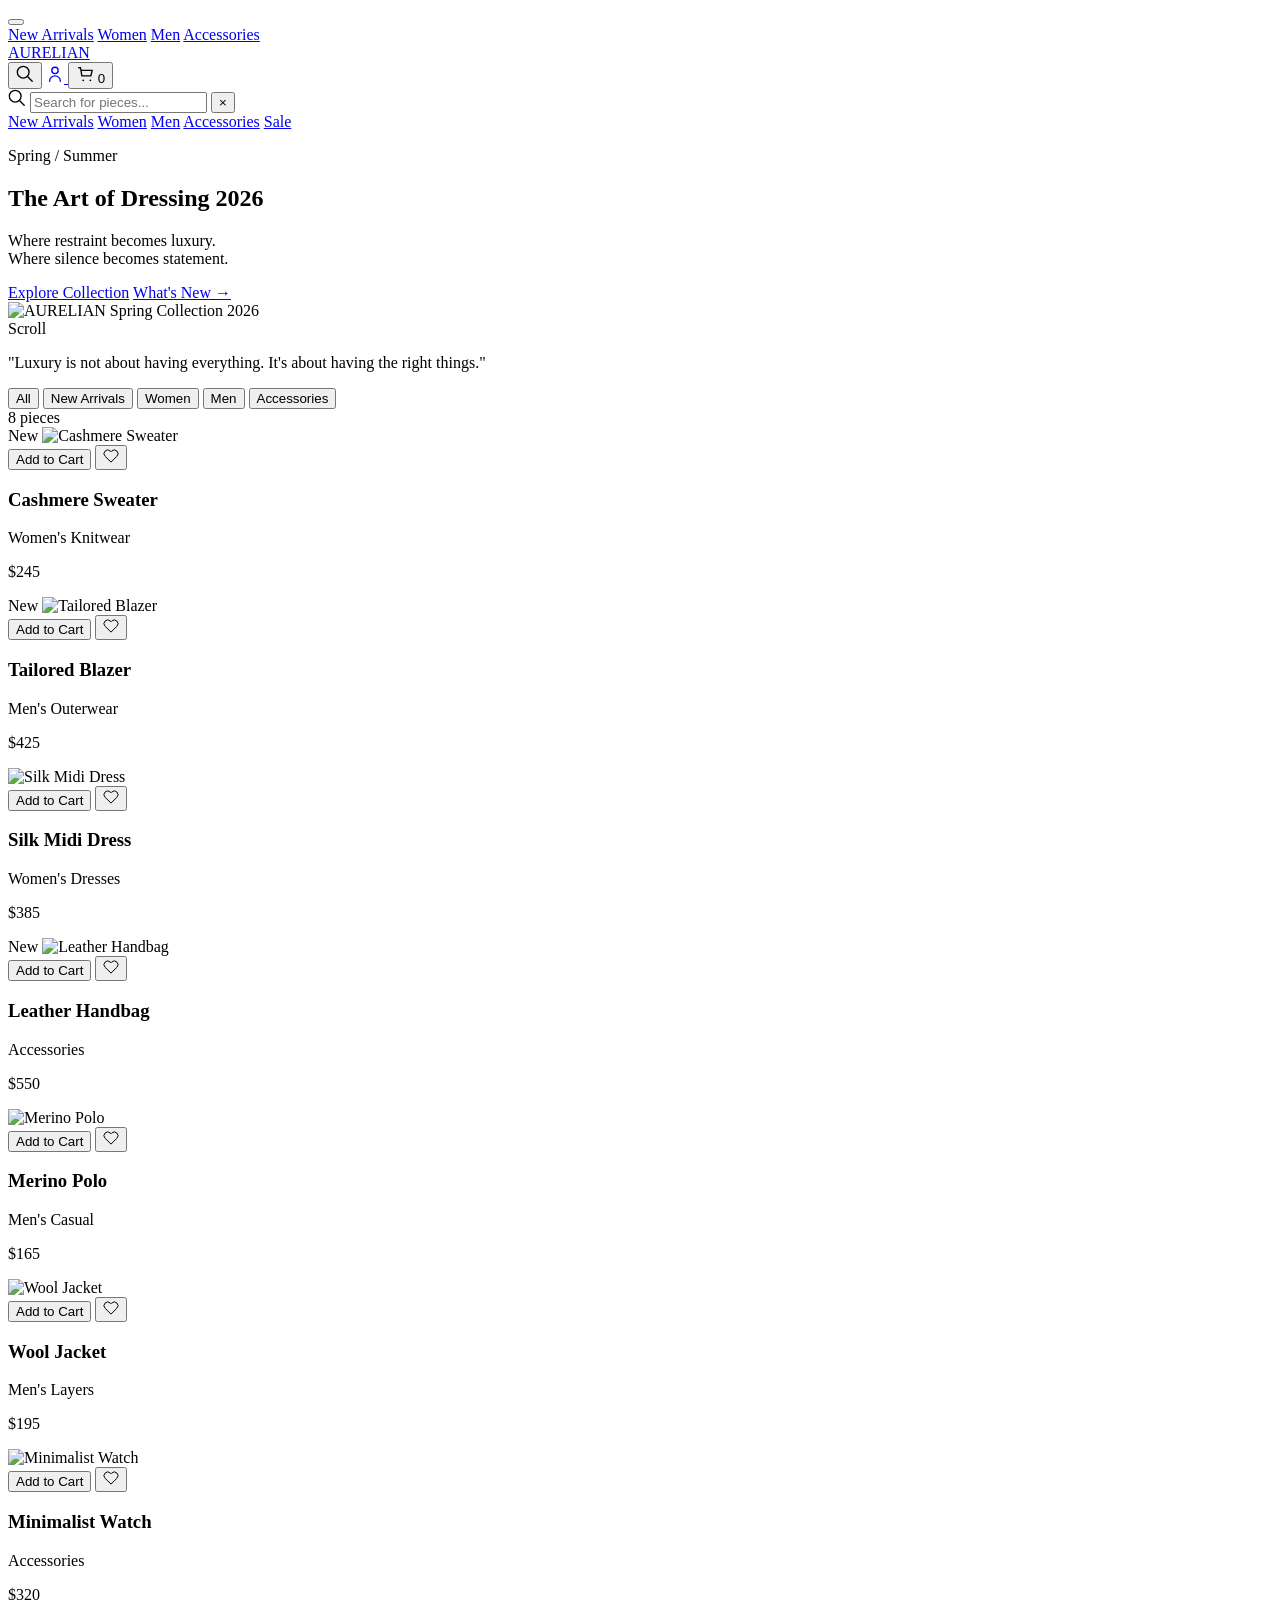
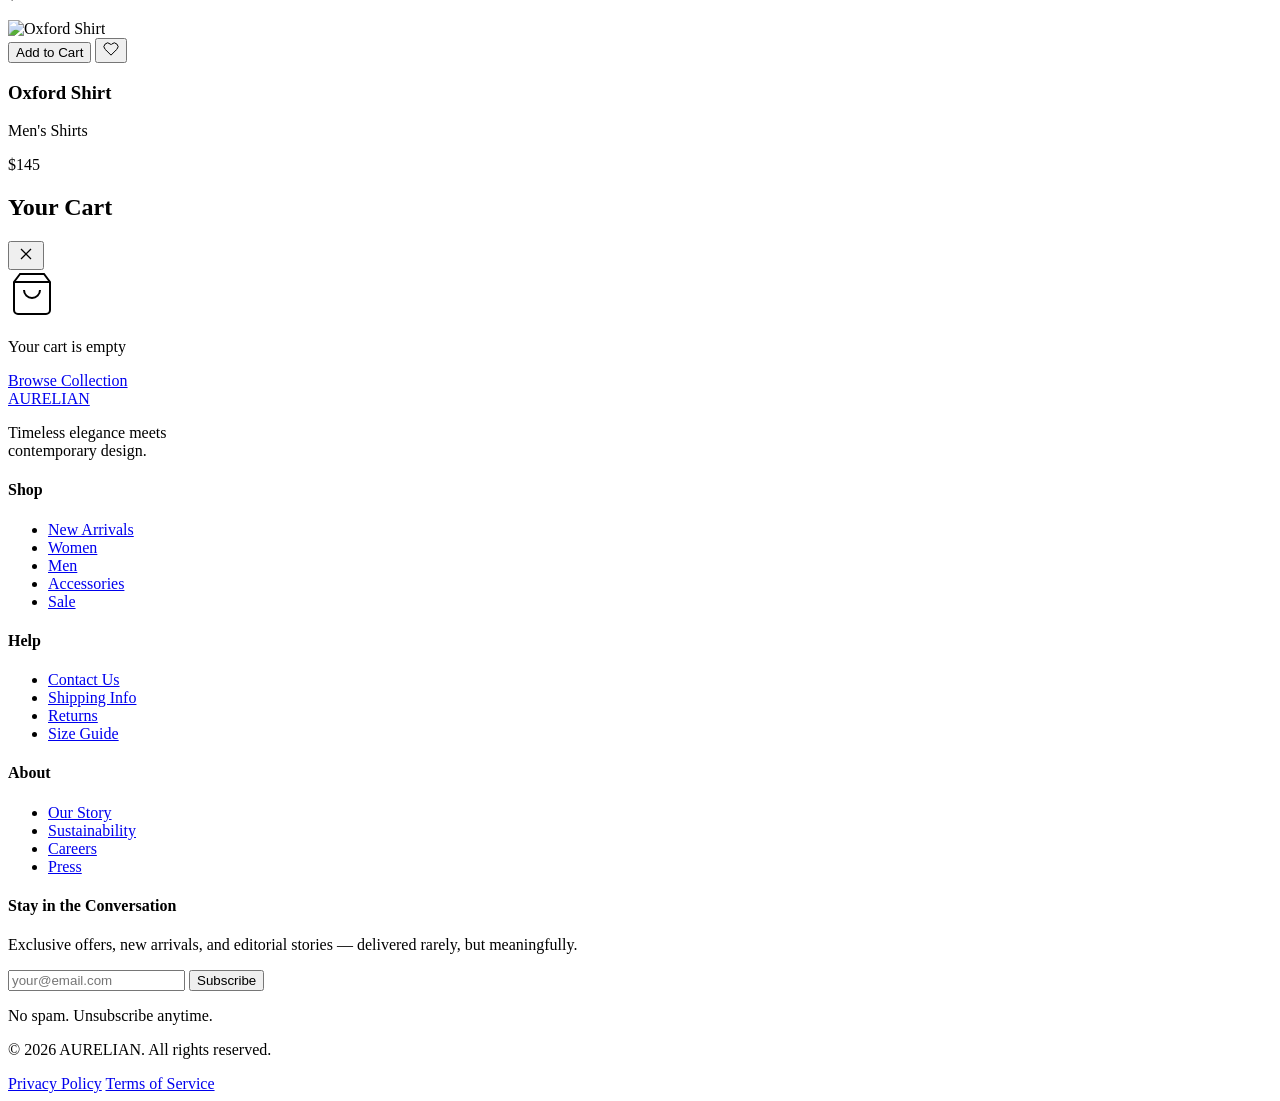
==== index.html @ 4e9cfc19 "Add files via upload" ====
<!DOCTYPE html>
<html lang="en">
<head>
    <meta charset="UTF-8">
    <meta name="viewport" content="width=device-width, initial-scale=1.0">
    <title>AURELIAN — Contemporary Fashion</title>
    <link rel="preconnect" href="https://fonts.googleapis.com">
    <link rel="preconnect" href="https://fonts.gstatic.com" crossorigin>
    <link href="https://fonts.googleapis.com/css2?family=Cormorant+Garamond:ital,wght@0,300;0,400;0,500;0,600;1,300;1,400&family=Montserrat:wght@300;400;500;600&display=swap" rel="stylesheet">
    <link rel="stylesheet" href="/css/style.css">
</head>
<body>
    <!-- Navigation -->
    <nav class="navbar" id="navbar">
        <div class="nav-container">
            <div class="nav-left">
                <button class="menu-toggle" id="menuToggle" aria-label="Toggle menu" aria-expanded="false">
                    <span></span>
                    <span></span>
                    <span></span>
                </button>
                <div class="nav-links desktop-only">
                    <a href="#new" class="nav-link">New Arrivals</a>
                    <a href="#women" class="nav-link">Women</a>
                    <a href="#men" class="nav-link">Men</a>
                    <a href="#accessories" class="nav-link">Accessories</a>
                </div>
            </div>

            <div class="nav-center">
                <a href="index.html" class="logo">AURELIAN</a>
            </div>

            <div class="nav-right">
                <button class="nav-icon search-toggle" aria-label="Search" id="searchToggle">
                    <svg width="18" height="18" viewBox="0 0 20 20" fill="none">
                        <circle cx="8" cy="8" r="6.5" stroke="currentColor" stroke-width="1.5"/>
                        <line x1="13" y1="13" x2="18" y2="18" stroke="currentColor" stroke-width="1.5" stroke-linecap="round"/>
                    </svg>
                </button>
                <a href="login.html" class="nav-icon user-icon" aria-label="Account">
                    <svg width="18" height="18" viewBox="0 0 20 20" fill="none">
                        <circle cx="10" cy="6" r="3.5" stroke="currentColor" stroke-width="1.5"/>
                        <path d="M4 18c0-3.314 2.686-6 6-6s6 2.686 6 6" stroke="currentColor" stroke-width="1.5" stroke-linecap="round"/>
                    </svg>
                </a>
                <button class="nav-icon cart-icon" id="cartIcon" aria-label="Cart">
                    <svg width="18" height="18" viewBox="0 0 20 20" fill="none">
                        <path d="M3 3h2l1.5 9h10l1.5-6H6" stroke="currentColor" stroke-width="1.5" stroke-linecap="round" stroke-linejoin="round"/>
                        <circle cx="8" cy="17" r="1" fill="currentColor"/>
                        <circle cx="16" cy="17" r="1" fill="currentColor"/>
                    </svg>
                    <span class="cart-count" id="cartCount" aria-live="polite">0</span>
                </button>
            </div>
        </div>

        <!-- Search Bar -->
        <div class="search-bar" id="searchBar">
            <div class="search-inner">
                <svg width="18" height="18" viewBox="0 0 20 20" fill="none">
                    <circle cx="8" cy="8" r="6.5" stroke="currentColor" stroke-width="1.5"/>
                    <line x1="13" y1="13" x2="18" y2="18" stroke="currentColor" stroke-width="1.5" stroke-linecap="round"/>
                </svg>
                <input type="text" id="searchInput" placeholder="Search for pieces..." autocomplete="off">
                <button class="search-close" id="searchClose" aria-label="Close search">×</button>
            </div>
        </div>

        <!-- Mobile Menu -->
        <div class="mobile-menu" id="mobileMenu">
            <div class="mobile-menu-links">
                <a href="#new">New Arrivals</a>
                <a href="#women">Women</a>
                <a href="#men">Men</a>
                <a href="#accessories">Accessories</a>
                <a href="#sale">Sale</a>
            </div>
        </div>
    </nav>

    <!-- Hero Section -->
    <section class="hero" id="home">
        <div class="hero-content">
            <p class="hero-eyebrow">Spring / Summer</p>
            <h1 class="hero-title">
                <span class="hero-line">The Art of</span>
                <span class="hero-line hero-line--italic">Dressing</span>
                <span class="hero-year">2026</span>
            </h1>
            <p class="hero-subtitle">Where restraint becomes luxury.<br>Where silence becomes statement.</p>
            <div class="hero-actions">
                <a href="#products" class="cta-button">Explore Collection</a>
                <a href="#new" class="cta-link">What's New →</a>
            </div>
        </div>
        <div class="hero-image">
            <img src="https://images.unsplash.com/photo-1490481651871-ab68de25d43d?w=1200&h=1600&fit=crop&q=80" alt="AURELIAN Spring Collection 2026" loading="eager">
        </div>
        <div class="hero-scroll-hint">
            <span>Scroll</span>
            <div class="scroll-line"></div>
        </div>
    </section>

    <!-- Editorial Banner -->
    <div class="editorial-banner">
        <p>"Luxury is not about having everything. It's about having the right things."</p>
    </div>

    <!-- Category Pills -->
    <div class="category-section">
        <div class="category-pills" role="group" aria-label="Filter by category">
            <button class="pill active" data-category="all">All</button>
            <button class="pill" data-category="new">New Arrivals</button>
            <button class="pill" data-category="women">Women</button>
            <button class="pill" data-category="men">Men</button>
            <button class="pill" data-category="accessories">Accessories</button>
        </div>
        <div class="product-count">
            <span id="productCount">8 pieces</span>
        </div>
    </div>

    <!-- Products Grid -->
    <section class="products-section" id="products">
        <div class="products-grid" id="productsGrid">
            <!-- Product 1 -->
            <article class="product-card" data-category="women new" data-id="1" data-name="Cashmere Sweater" data-price="245">
                <div class="product-image">
                    <span class="product-badge">New</span>
                    <img src="https://images.unsplash.com/photo-1515886657613-9f3515b0c78f?w=600&h=800&fit=crop&q=80" alt="Cashmere Sweater" loading="lazy">
                    <div class="product-overlay">
                        <button class="quick-add" aria-label="Add Cashmere Sweater to cart">Add to Cart</button>
                        <button class="wishlist-btn" aria-label="Save to wishlist">
                            <svg width="16" height="16" viewBox="0 0 24 24" fill="none" stroke="currentColor" stroke-width="1.5"><path d="M20.84 4.61a5.5 5.5 0 0 0-7.78 0L12 5.67l-1.06-1.06a5.5 5.5 0 0 0-7.78 7.78l1.06 1.06L12 21.23l7.78-7.78 1.06-1.06a5.5 5.5 0 0 0 0-7.78z"/></svg>
                        </button>
                    </div>
                </div>
                <div class="product-info">
                    <div class="product-meta">
                        <h3 class="product-name">Cashmere Sweater</h3>
                        <p class="product-category">Women's Knitwear</p>
                    </div>
                    <p class="product-price">$245</p>
                </div>
            </article>

            <!-- Product 2 -->
            <article class="product-card product-card--featured" data-category="men new" data-id="2" data-name="Tailored Blazer" data-price="425">
                <div class="product-image">
                    <span class="product-badge">New</span>
                    <img src="https://images.unsplash.com/photo-1594938298603-c8148c4dae35?w=600&h=800&fit=crop&q=80" alt="Tailored Blazer" loading="lazy">
                    <div class="product-overlay">
                        <button class="quick-add" aria-label="Add Tailored Blazer to cart">Add to Cart</button>
                        <button class="wishlist-btn" aria-label="Save to wishlist">
                            <svg width="16" height="16" viewBox="0 0 24 24" fill="none" stroke="currentColor" stroke-width="1.5"><path d="M20.84 4.61a5.5 5.5 0 0 0-7.78 0L12 5.67l-1.06-1.06a5.5 5.5 0 0 0-7.78 7.78l1.06 1.06L12 21.23l7.78-7.78 1.06-1.06a5.5 5.5 0 0 0 0-7.78z"/></svg>
                        </button>
                    </div>
                </div>
                <div class="product-info">
                    <div class="product-meta">
                        <h3 class="product-name">Tailored Blazer</h3>
                        <p class="product-category">Men's Outerwear</p>
                    </div>
                    <p class="product-price">$425</p>
                </div>
            </article>

            <!-- Product 3 -->
            <article class="product-card" data-category="women" data-id="3" data-name="Silk Midi Dress" data-price="385">
                <div class="product-image">
                    <img src="https://images.unsplash.com/photo-1572804013309-59a88b7e92f1?w=600&h=800&fit=crop&q=80" alt="Silk Midi Dress" loading="lazy">
                    <div class="product-overlay">
                        <button class="quick-add" aria-label="Add Silk Midi Dress to cart">Add to Cart</button>
                        <button class="wishlist-btn" aria-label="Save to wishlist">
                            <svg width="16" height="16" viewBox="0 0 24 24" fill="none" stroke="currentColor" stroke-width="1.5"><path d="M20.84 4.61a5.5 5.5 0 0 0-7.78 0L12 5.67l-1.06-1.06a5.5 5.5 0 0 0-7.78 7.78l1.06 1.06L12 21.23l7.78-7.78 1.06-1.06a5.5 5.5 0 0 0 0-7.78z"/></svg>
                        </button>
                    </div>
                </div>
                <div class="product-info">
                    <div class="product-meta">
                        <h3 class="product-name">Silk Midi Dress</h3>
                        <p class="product-category">Women's Dresses</p>
                    </div>
                    <p class="product-price">$385</p>
                </div>
            </article>

            <!-- Product 4 -->
            <article class="product-card" data-category="accessories new" data-id="4" data-name="Leather Handbag" data-price="550">
                <div class="product-image">
                    <span class="product-badge">New</span>
                    <img src="https://images.unsplash.com/photo-1590874103328-eac38a683ce7?w=600&h=800&fit=crop&q=80" alt="Leather Handbag" loading="lazy">
                    <div class="product-overlay">
                        <button class="quick-add" aria-label="Add Leather Handbag to cart">Add to Cart</button>
                        <button class="wishlist-btn" aria-label="Save to wishlist">
                            <svg width="16" height="16" viewBox="0 0 24 24" fill="none" stroke="currentColor" stroke-width="1.5"><path d="M20.84 4.61a5.5 5.5 0 0 0-7.78 0L12 5.67l-1.06-1.06a5.5 5.5 0 0 0-7.78 7.78l1.06 1.06L12 21.23l7.78-7.78 1.06-1.06a5.5 5.5 0 0 0 0-7.78z"/></svg>
                        </button>
                    </div>
                </div>
                <div class="product-info">
                    <div class="product-meta">
                        <h3 class="product-name">Leather Handbag</h3>
                        <p class="product-category">Accessories</p>
                    </div>
                    <p class="product-price">$550</p>
                </div>
            </article>

            <!-- Product 5 -->
            <article class="product-card" data-category="men" data-id="5" data-name="Merino Polo" data-price="165">
                <div class="product-image">
                    <img src="https://images.unsplash.com/photo-1617127365659-c47fa864d8bc?w=600&h=800&fit=crop&q=80" alt="Merino Polo" loading="lazy">
                    <div class="product-overlay">
                        <button class="quick-add" aria-label="Add Merino Polo to cart">Add to Cart</button>
                        <button class="wishlist-btn" aria-label="Save to wishlist">
                            <svg width="16" height="16" viewBox="0 0 24 24" fill="none" stroke="currentColor" stroke-width="1.5"><path d="M20.84 4.61a5.5 5.5 0 0 0-7.78 0L12 5.67l-1.06-1.06a5.5 5.5 0 0 0-7.78 7.78l1.06 1.06L12 21.23l7.78-7.78 1.06-1.06a5.5 5.5 0 0 0 0-7.78z"/></svg>
                        </button>
                    </div>
                </div>
                <div class="product-info">
                    <div class="product-meta">
                        <h3 class="product-name">Merino Polo</h3>
                        <p class="product-category">Men's Casual</p>
                    </div>
                    <p class="product-price">$165</p>
                </div>
            </article>

            <!-- Product 6 -->
            <article class="product-card" data-category="men" data-id="6" data-name="Wool Jacket" data-price="195">
                <div class="product-image">
                    <img src="https://images.unsplash.com/photo-1551488831-00ddcb6c6bd3?w=600&h=800&fit=crop&q=80" alt="Wool Jacket" loading="lazy">
                    <div class="product-overlay">
                        <button class="quick-add" aria-label="Add Wool Jacket to cart">Add to Cart</button>
                        <button class="wishlist-btn" aria-label="Save to wishlist">
                            <svg width="16" height="16" viewBox="0 0 24 24" fill="none" stroke="currentColor" stroke-width="1.5"><path d="M20.84 4.61a5.5 5.5 0 0 0-7.78 0L12 5.67l-1.06-1.06a5.5 5.5 0 0 0-7.78 7.78l1.06 1.06L12 21.23l7.78-7.78 1.06-1.06a5.5 5.5 0 0 0 0-7.78z"/></svg>
                        </button>
                    </div>
                </div>
                <div class="product-info">
                    <div class="product-meta">
                        <h3 class="product-name">Wool Jacket</h3>
                        <p class="product-category">Men's Layers</p>
                    </div>
                    <p class="product-price">$195</p>
                </div>
            </article>

            <!-- Product 7 -->
            <article class="product-card" data-category="accessories" data-id="7" data-name="Minimalist Watch" data-price="320">
                <div class="product-image">
                    <img src="https://images.unsplash.com/photo-1523268755815-fe7c372a0349?w=600&h=800&fit=crop&q=80" alt="Minimalist Watch" loading="lazy">
                    <div class="product-overlay">
                        <button class="quick-add" aria-label="Add Minimalist Watch to cart">Add to Cart</button>
                        <button class="wishlist-btn" aria-label="Save to wishlist">
                            <svg width="16" height="16" viewBox="0 0 24 24" fill="none" stroke="currentColor" stroke-width="1.5"><path d="M20.84 4.61a5.5 5.5 0 0 0-7.78 0L12 5.67l-1.06-1.06a5.5 5.5 0 0 0-7.78 7.78l1.06 1.06L12 21.23l7.78-7.78 1.06-1.06a5.5 5.5 0 0 0 0-7.78z"/></svg>
                        </button>
                    </div>
                </div>
                <div class="product-info">
                    <div class="product-meta">
                        <h3 class="product-name">Minimalist Watch</h3>
                        <p class="product-category">Accessories</p>
                    </div>
                    <p class="product-price">$320</p>
                </div>
            </article>

            <!-- Product 8 -->
            <article class="product-card" data-category="men" data-id="8" data-name="Oxford Shirt" data-price="145">
                <div class="product-image">
                    <img src="https://images.unsplash.com/photo-1603252109303-2751441dd157?w=600&h=800&fit=crop&q=80" alt="Oxford Shirt" loading="lazy">
                    <div class="product-overlay">
                        <button class="quick-add" aria-label="Add Oxford Shirt to cart">Add to Cart</button>
                        <button class="wishlist-btn" aria-label="Save to wishlist">
                            <svg width="16" height="16" viewBox="0 0 24 24" fill="none" stroke="currentColor" stroke-width="1.5"><path d="M20.84 4.61a5.5 5.5 0 0 0-7.78 0L12 5.67l-1.06-1.06a5.5 5.5 0 0 0-7.78 7.78l1.06 1.06L12 21.23l7.78-7.78 1.06-1.06a5.5 5.5 0 0 0 0-7.78z"/></svg>
                        </button>
                    </div>
                </div>
                <div class="product-info">
                    <div class="product-meta">
                        <h3 class="product-name">Oxford Shirt</h3>
                        <p class="product-category">Men's Shirts</p>
                    </div>
                    <p class="product-price">$145</p>
                </div>
            </article>
        </div>

        <!-- No Results -->
        <div class="no-results" id="noResults" hidden>
            <p>No pieces found in this category.</p>
        </div>
    </section>

    <!-- Cart Sidebar -->
    <aside class="cart-sidebar" id="cartSidebar" aria-label="Shopping cart" aria-hidden="true">
        <div class="cart-header">
            <h2>Your Cart <span class="cart-header-count" id="cartHeaderCount"></span></h2>
            <button class="close-cart" id="closeCart" aria-label="Close cart">
                <svg width="20" height="20" viewBox="0 0 24 24" fill="none" stroke="currentColor" stroke-width="1.5"><line x1="18" y1="6" x2="6" y2="18"/><line x1="6" y1="6" x2="18" y2="18"/></svg>
            </button>
        </div>
        <div class="cart-items" id="cartItems">
            <div class="empty-cart">
                <svg width="48" height="48" viewBox="0 0 24 24" fill="none" stroke="currentColor" stroke-width="1"><path d="M6 2L3 6v14a2 2 0 002 2h14a2 2 0 002-2V6l-3-4z"/><line x1="3" y1="6" x2="21" y2="6"/><path d="M16 10a4 4 0 01-8 0"/></svg>
                <p>Your cart is empty</p>
                <a href="#products" class="empty-cart-cta" id="emptyCartCta">Browse Collection</a>
            </div>
        </div>
        <div class="cart-footer" id="cartFooter" hidden>
            <div class="cart-subtotal">
                <span>Subtotal</span>
                <span>$<span id="totalPrice">0</span></span>
            </div>
            <p class="cart-shipping-note">Shipping & taxes calculated at checkout</p>
            <button class="checkout-button">Proceed to Checkout</button>
            <button class="continue-shopping" id="continueShoppingBtn">Continue Shopping</button>
        </div>
    </aside>

    <div class="cart-overlay" id="cartOverlay" aria-hidden="true"></div>

    <!-- Toast Notification -->
    <div class="toast" id="toast" role="status" aria-live="polite"></div>

    <!-- Footer -->
    <footer class="footer">
        <div class="footer-top">
            <div class="footer-brand">
                <a href="index.html" class="footer-logo">AURELIAN</a>
                <p>Timeless elegance meets<br>contemporary design.</p>
            </div>
            <div class="footer-links">
                <div class="footer-section">
                    <h4>Shop</h4>
                    <ul>
                        <li><a href="#">New Arrivals</a></li>
                        <li><a href="#">Women</a></li>
                        <li><a href="#">Men</a></li>
                        <li><a href="#">Accessories</a></li>
                        <li><a href="#">Sale</a></li>
                    </ul>
                </div>
                <div class="footer-section">
                    <h4>Help</h4>
                    <ul>
                        <li><a href="#">Contact Us</a></li>
                        <li><a href="#">Shipping Info</a></li>
                        <li><a href="#">Returns</a></li>
                        <li><a href="#">Size Guide</a></li>
                    </ul>
                </div>
                <div class="footer-section">
                    <h4>About</h4>
                    <ul>
                        <li><a href="#">Our Story</a></li>
                        <li><a href="#">Sustainability</a></li>
                        <li><a href="#">Careers</a></li>
                        <li><a href="#">Press</a></li>
                    </ul>
                </div>
            </div>
            <div class="footer-newsletter">
                <h4>Stay in the Conversation</h4>
                <p>Exclusive offers, new arrivals, and editorial stories — delivered rarely, but meaningfully.</p>
                <form class="newsletter-form" id="newsletterForm" novalidate>
                    <div class="newsletter-input-wrap">
                        <input type="email" placeholder="your@email.com" aria-label="Email address" required>
                        <button type="submit">Subscribe</button>
                    </div>
                    <p class="newsletter-notice">No spam. Unsubscribe anytime.</p>
                </form>
            </div>
        </div>
        <div class="footer-bottom">
            <p>&copy; 2026 AURELIAN. All rights reserved.</p>
            <div class="footer-legal">
                <a href="#">Privacy Policy</a>
                <a href="#">Terms of Service</a>
            </div>
        </div>
    </footer>

    <script src="script.js"></script>
</body>
</html>
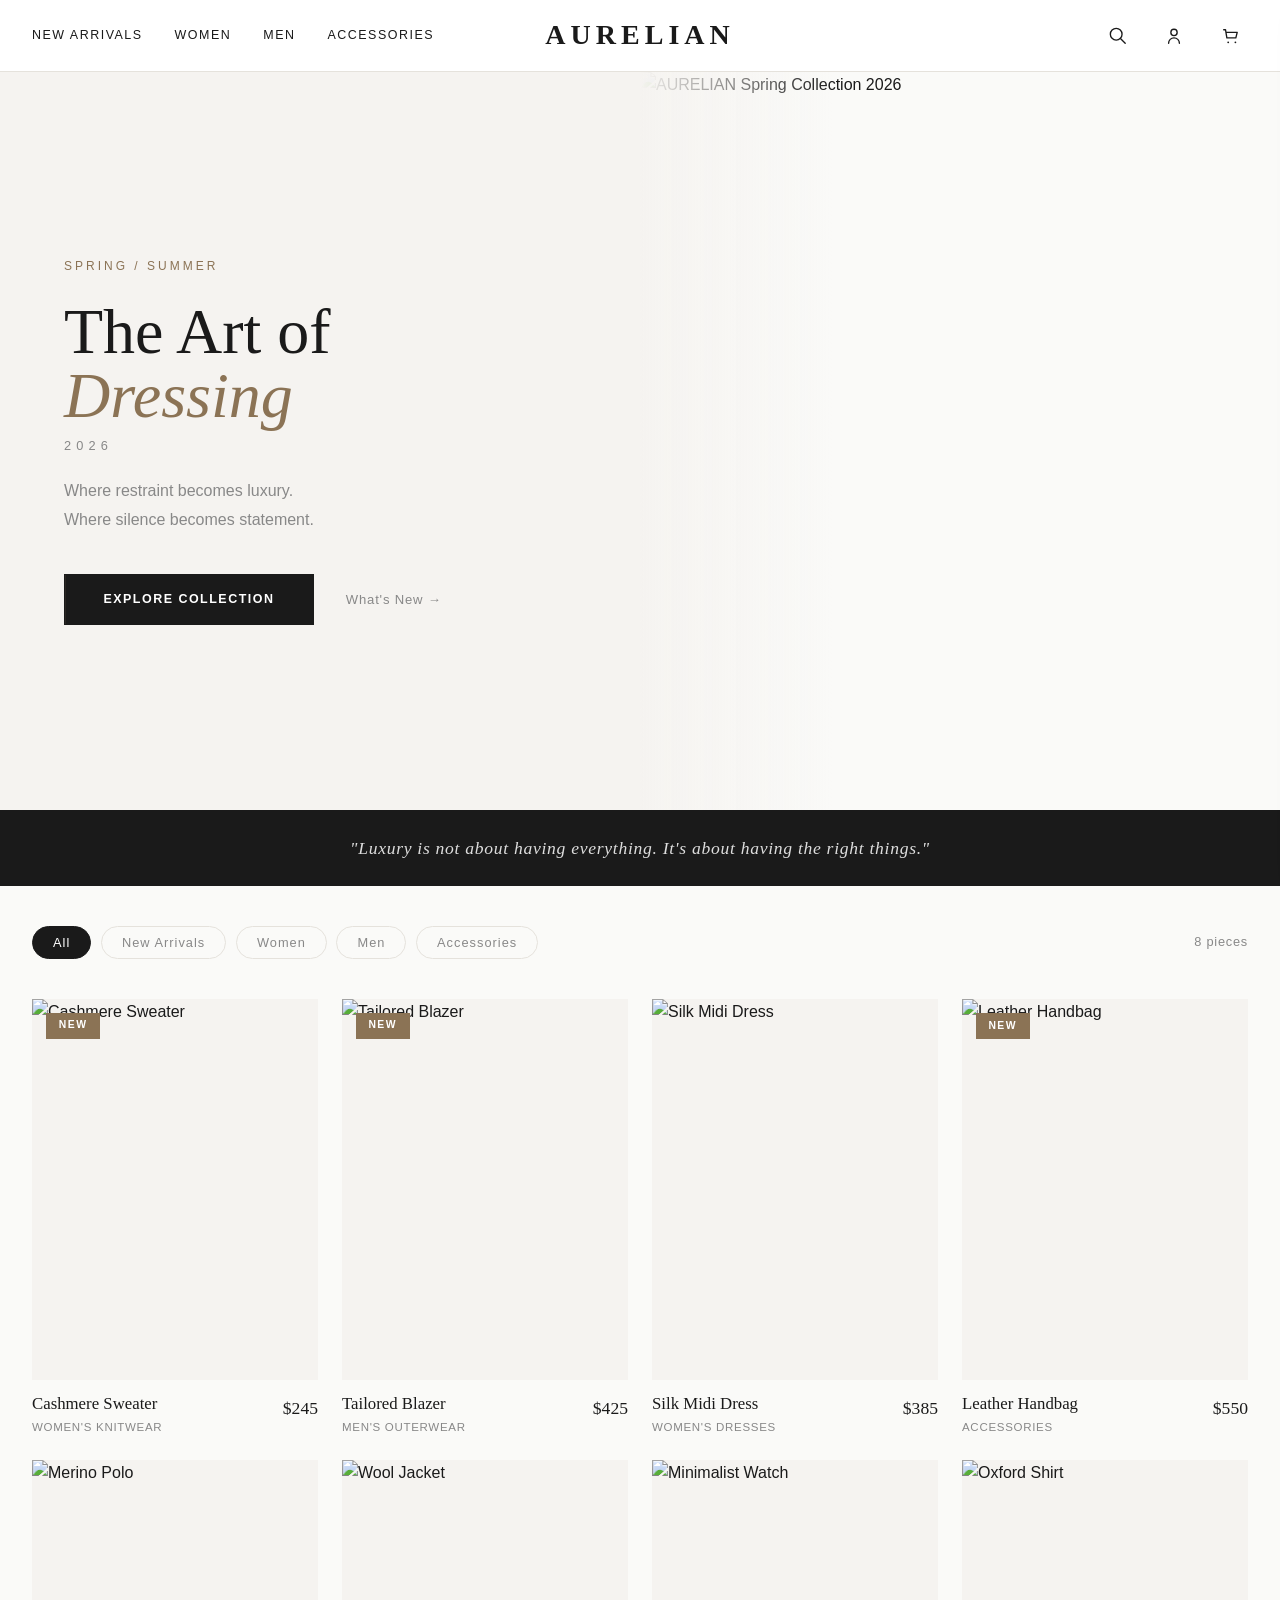
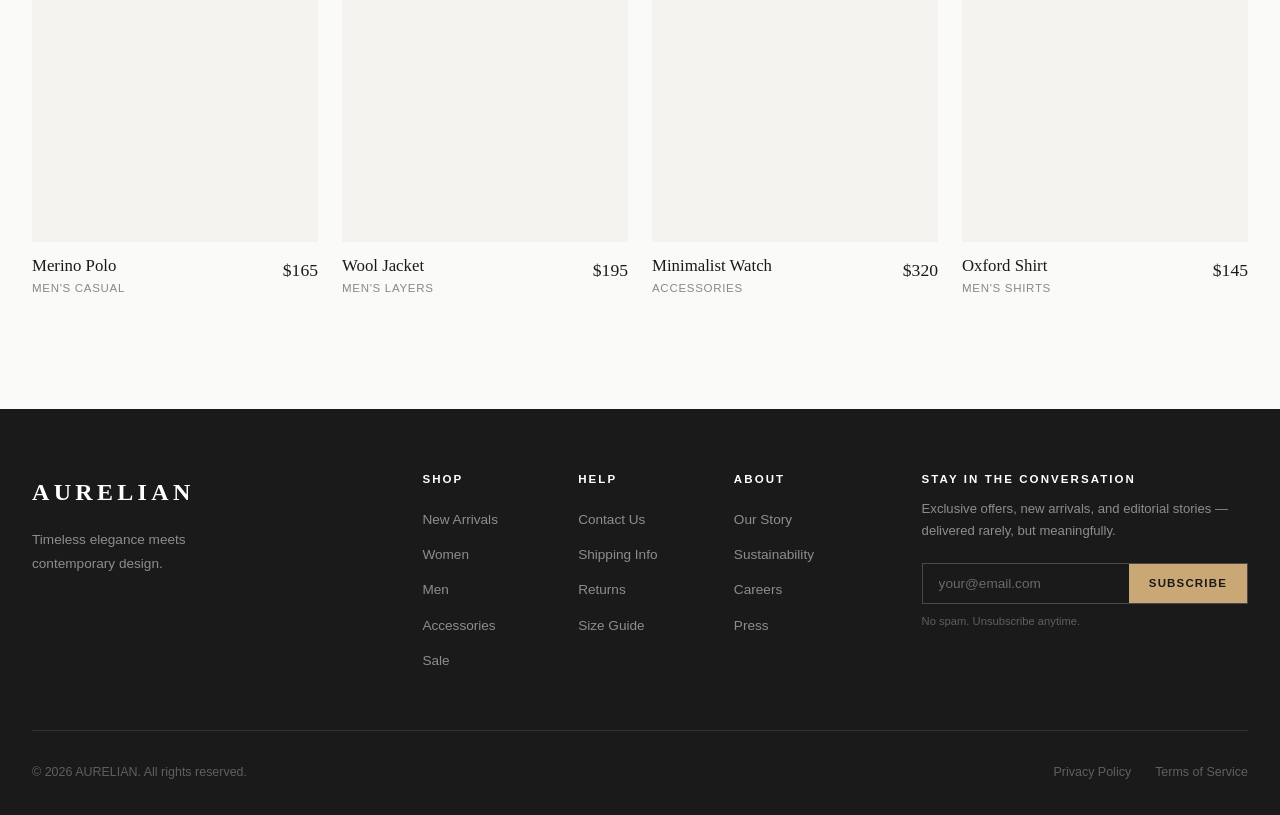
==== commit 7c6c5261: "Update print statement from 'Hello' to 'Goodbye'" ====
--- a/index.html
+++ b/index.html
@@ -7,7 +7,7 @@
     <link rel="preconnect" href="https://fonts.googleapis.com">
     <link rel="preconnect" href="https://fonts.gstatic.com" crossorigin>
     <link href="https://fonts.googleapis.com/css2?family=Cormorant+Garamond:ital,wght@0,300;0,400;0,500;0,600;1,300;1,400&family=Montserrat:wght@300;400;500;600&display=swap" rel="stylesheet">
-    <link rel="stylesheet" href="/css/style.css">
+    <link rel="stylesheet" href="/style.css">
 </head>
 <body>
     <!-- Navigation -->
@@ -386,4 +386,4 @@
 
     <script src="script.js"></script>
 </body>
-</html>+</html>
--- a/style.css
+++ b/style.css
@@ -0,0 +1,1077 @@
+/* =============================================
+   AURELIAN — Main Stylesheet
+   ============================================= */
+
+:root {
+    --primary:      #1a1a1a;
+    --secondary:    #8b7355;
+    --accent:       #c9a876;
+    --text-primary: #1a1a1a;
+    --text-muted:   #888;
+    --bg:           #fafaf8;
+    --bg-soft:      #f5f3f0;
+    --border:       #e5e2dc;
+    --white:        #ffffff;
+    --ease:         cubic-bezier(0.4, 0, 0.2, 1);
+    --trans:        all 0.35s var(--ease);
+    --nav-h:        72px;
+}
+
+/* ---- Reset ---- */
+*, *::before, *::after { margin: 0; padding: 0; box-sizing: border-box; }
+html { scroll-behavior: smooth; }
+
+body {
+    font-family: 'Montserrat', sans-serif;
+    background: var(--bg);
+    color: var(--text-primary);
+    line-height: 1.6;
+    overflow-x: hidden;
+    -webkit-font-smoothing: antialiased;
+}
+
+img { display: block; width: 100%; height: 100%; object-fit: cover; }
+
+h1, h2, h3, h4 {
+    font-family: 'Cormorant Garamond', serif;
+    font-weight: 500;
+    line-height: 1.1;
+}
+
+/* =============================================
+   NAVBAR
+   ============================================= */
+.navbar {
+    position: fixed;
+    top: 0; left: 0; right: 0;
+    height: var(--nav-h);
+    background: var(--white);
+    border-bottom: 1px solid var(--border);
+    z-index: 1000;
+    transition: box-shadow 0.3s ease, background 0.3s ease;
+}
+
+.navbar.scrolled {
+    box-shadow: 0 4px 24px rgba(0,0,0,0.06);
+}
+
+.nav-container {
+    max-width: 1400px;
+    margin: 0 auto;
+    height: 100%;
+    padding: 0 2rem;
+    display: flex;
+    align-items: center;
+    justify-content: space-between;
+    gap: 2rem;
+}
+
+/* Left */
+.nav-left { display: flex; align-items: center; gap: 2rem; flex: 1; }
+
+.nav-links { display: flex; gap: 2rem; }
+.nav-link {
+    font-size: 0.78rem;
+    letter-spacing: 0.12em;
+    text-transform: uppercase;
+    color: var(--text-primary);
+    text-decoration: none;
+    position: relative;
+    transition: color 0.25s;
+}
+.nav-link::after {
+    content: '';
+    position: absolute;
+    bottom: -3px; left: 0;
+    width: 0; height: 1px;
+    background: var(--secondary);
+    transition: width 0.3s var(--ease);
+}
+.nav-link:hover { color: var(--secondary); }
+.nav-link:hover::after { width: 100%; }
+
+/* Center */
+.nav-center { flex: 0 0 auto; }
+
+.logo {
+    font-family: 'Cormorant Garamond', serif;
+    font-size: 1.75rem;
+    font-weight: 600;
+    color: var(--primary);
+    text-decoration: none;
+    letter-spacing: 0.18em;
+    transition: color 0.25s;
+    white-space: nowrap;
+}
+.logo:hover { color: var(--secondary); }
+
+/* Right */
+.nav-right { display: flex; align-items: center; gap: 1.25rem; flex: 1; justify-content: flex-end; }
+
+.nav-icon {
+    background: none;
+    border: none;
+    color: var(--primary);
+    cursor: pointer;
+    display: flex;
+    align-items: center;
+    justify-content: center;
+    width: 36px; height: 36px;
+    border-radius: 50%;
+    position: relative;
+    transition: var(--trans);
+    text-decoration: none;
+}
+.nav-icon:hover { color: var(--secondary); background: var(--bg-soft); }
+
+/* Cart count bubble */
+.cart-count {
+    position: absolute;
+    top: -4px; right: -4px;
+    background: var(--secondary);
+    color: var(--white);
+    border-radius: 50%;
+    width: 17px; height: 17px;
+    display: none;
+    align-items: center;
+    justify-content: center;
+    font-size: 0.65rem;
+    font-weight: 700;
+    font-family: 'Montserrat', sans-serif;
+    border: 2px solid var(--white);
+}
+.cart-count.visible { display: flex; }
+
+/* Hamburger */
+.menu-toggle {
+    display: none;
+    flex-direction: column;
+    gap: 5px;
+    background: none;
+    border: none;
+    cursor: pointer;
+    padding: 4px;
+    width: 36px;
+}
+.menu-toggle span {
+    width: 22px; height: 1.5px;
+    background: var(--primary);
+    transition: var(--trans);
+    display: block;
+}
+
+/* Search bar */
+.search-bar {
+    position: absolute;
+    top: 100%; left: 0; right: 0;
+    background: var(--white);
+    border-bottom: 1px solid var(--border);
+    max-height: 0;
+    overflow: hidden;
+    transition: max-height 0.35s var(--ease);
+}
+.search-bar.open { max-height: 80px; }
+
+.search-inner {
+    max-width: 600px;
+    margin: 0 auto;
+    padding: 1rem 2rem;
+    display: flex;
+    align-items: center;
+    gap: 1rem;
+    color: var(--text-muted);
+}
+.search-inner input {
+    flex: 1;
+    border: none;
+    background: none;
+    font-family: 'Montserrat', sans-serif;
+    font-size: 0.95rem;
+    color: var(--primary);
+    outline: none;
+}
+.search-inner input::placeholder { color: var(--text-muted); }
+.search-close {
+    background: none; border: none;
+    font-size: 1.4rem; cursor: pointer;
+    color: var(--text-muted);
+    line-height: 1;
+    transition: color 0.2s;
+}
+.search-close:hover { color: var(--primary); }
+
+/* Mobile menu */
+.mobile-menu {
+    max-height: 0;
+    overflow: hidden;
+    transition: max-height 0.4s var(--ease);
+    background: var(--white);
+}
+.mobile-menu.open { max-height: 320px; }
+
+.mobile-menu-links {
+    display: flex;
+    flex-direction: column;
+    padding: 1rem 2rem 1.5rem;
+    border-top: 1px solid var(--border);
+}
+.mobile-menu-links a {
+    color: var(--text-primary);
+    text-decoration: none;
+    padding: 0.8rem 0;
+    font-size: 0.9rem;
+    letter-spacing: 0.06em;
+    border-bottom: 1px solid var(--border);
+    transition: color 0.2s, padding-left 0.25s;
+}
+.mobile-menu-links a:last-child { border-bottom: none; }
+.mobile-menu-links a:hover { color: var(--secondary); padding-left: 0.5rem; }
+
+/* =============================================
+   HERO
+   ============================================= */
+.hero {
+    margin-top: var(--nav-h);
+    min-height: calc(90vh - var(--nav-h));
+    display: grid;
+    grid-template-columns: 1fr 1fr;
+    position: relative;
+    overflow: hidden;
+}
+
+.hero-content {
+    padding: 5rem 4rem;
+    display: flex;
+    flex-direction: column;
+    justify-content: center;
+    background: var(--bg-soft);
+    position: relative;
+    z-index: 1;
+}
+
+.hero-eyebrow {
+    font-size: 0.75rem;
+    letter-spacing: 0.25em;
+    text-transform: uppercase;
+    color: var(--secondary);
+    margin-bottom: 1.5rem;
+    opacity: 0;
+    animation: fadeIn 0.6s ease forwards 0.1s;
+}
+
+.hero-title {
+    font-size: clamp(3rem, 5vw, 5.5rem);
+    line-height: 1;
+    margin-bottom: 1.5rem;
+    color: var(--primary);
+}
+
+.hero-line {
+    display: block;
+    opacity: 0;
+    transform: translateY(24px);
+    animation: slideUp 0.7s var(--ease) forwards;
+}
+.hero-line:nth-child(1) { animation-delay: 0.25s; }
+.hero-line:nth-child(2) { animation-delay: 0.4s; }
+
+.hero-line--italic { font-style: italic; color: var(--secondary); }
+
+.hero-year {
+    display: block;
+    font-family: 'Montserrat', sans-serif;
+    font-size: 0.8rem;
+    letter-spacing: 0.4em;
+    color: var(--text-muted);
+    margin-top: 0.75rem;
+    font-weight: 400;
+    opacity: 0;
+    animation: fadeIn 0.6s ease forwards 0.7s;
+}
+
+.hero-subtitle {
+    font-size: 1rem;
+    color: var(--text-muted);
+    margin-bottom: 2.5rem;
+    font-weight: 300;
+    line-height: 1.8;
+    opacity: 0;
+    animation: fadeIn 0.6s ease forwards 0.85s;
+}
+
+.hero-actions {
+    display: flex;
+    align-items: center;
+    gap: 2rem;
+    opacity: 0;
+    animation: fadeIn 0.6s ease forwards 1s;
+}
+
+.cta-button {
+    display: inline-block;
+    padding: 0.9rem 2.4rem;
+    background: var(--primary);
+    color: var(--white);
+    text-decoration: none;
+    border: 1px solid var(--primary);
+    font-size: 0.78rem;
+    letter-spacing: 0.12em;
+    text-transform: uppercase;
+    font-family: 'Montserrat', sans-serif;
+    font-weight: 600;
+    position: relative;
+    overflow: hidden;
+    transition: color 0.35s, border-color 0.35s;
+}
+.cta-button::before {
+    content: '';
+    position: absolute;
+    inset: 0;
+    background: var(--secondary);
+    transform: translateX(-100%);
+    transition: transform 0.35s var(--ease);
+    z-index: 0;
+}
+.cta-button span, .cta-button { position: relative; z-index: 1; }
+.cta-button:hover::before { transform: translateX(0); }
+.cta-button:hover { border-color: var(--secondary); }
+
+.cta-link {
+    font-size: 0.82rem;
+    color: var(--text-muted);
+    text-decoration: none;
+    letter-spacing: 0.06em;
+    transition: color 0.25s;
+}
+.cta-link:hover { color: var(--primary); }
+
+/* Hero image */
+.hero-image {
+    position: relative;
+    overflow: hidden;
+}
+.hero-image img {
+    object-position: top center;
+    transition: transform 8s ease;
+}
+.hero-image:hover img { transform: scale(1.04); }
+.hero-image::before {
+    content: '';
+    position: absolute;
+    left: 0; top: 0; bottom: 0;
+    width: 30%;
+    background: linear-gradient(to right, var(--bg-soft), transparent);
+    z-index: 1;
+}
+
+/* Scroll hint */
+.hero-scroll-hint {
+    position: absolute;
+    bottom: 2.5rem;
+    left: 4rem;
+    display: flex;
+    flex-direction: column;
+    align-items: center;
+    gap: 0.75rem;
+    opacity: 0;
+    animation: fadeIn 0.6s ease forwards 1.4s;
+}
+.hero-scroll-hint span {
+    font-size: 0.65rem;
+    letter-spacing: 0.2em;
+    text-transform: uppercase;
+    color: var(--text-muted);
+    writing-mode: vertical-lr;
+}
+.scroll-line {
+    width: 1px;
+    height: 50px;
+    background: linear-gradient(to bottom, var(--text-muted), transparent);
+    animation: scrollPulse 2s ease-in-out infinite 1.5s;
+}
+
+@keyframes scrollPulse {
+    0%, 100% { opacity: 0.3; }
+    50% { opacity: 1; }
+}
+
+/* =============================================
+   EDITORIAL BANNER
+   ============================================= */
+.editorial-banner {
+    background: var(--primary);
+    color: var(--white);
+    text-align: center;
+    padding: 1.5rem 2rem;
+    overflow: hidden;
+}
+.editorial-banner p {
+    font-family: 'Cormorant Garamond', serif;
+    font-size: 1.1rem;
+    font-style: italic;
+    letter-spacing: 0.04em;
+    opacity: 0.85;
+}
+
+/* =============================================
+   CATEGORY SECTION
+   ============================================= */
+.category-section {
+    display: flex;
+    align-items: center;
+    justify-content: space-between;
+    max-width: 1400px;
+    margin: 0 auto;
+    padding: 2.5rem 2rem 1.5rem;
+    gap: 1rem;
+    flex-wrap: wrap;
+}
+
+.category-pills {
+    display: flex;
+    gap: 0.6rem;
+    overflow-x: auto;
+    scrollbar-width: none;
+    flex-wrap: nowrap;
+}
+.category-pills::-webkit-scrollbar { display: none; }
+
+.pill {
+    padding: 0.5rem 1.25rem;
+    border: 1px solid var(--border);
+    background: transparent;
+    border-radius: 100px;
+    font-size: 0.8rem;
+    letter-spacing: 0.08em;
+    cursor: pointer;
+    transition: var(--trans);
+    white-space: nowrap;
+    font-family: 'Montserrat', sans-serif;
+    color: var(--text-muted);
+}
+.pill:hover { border-color: var(--secondary); color: var(--secondary); }
+.pill.active {
+    background: var(--primary);
+    color: var(--white);
+    border-color: var(--primary);
+}
+
+.product-count {
+    font-size: 0.8rem;
+    color: var(--text-muted);
+    letter-spacing: 0.06em;
+    white-space: nowrap;
+}
+
+/* =============================================
+   PRODUCTS
+   ============================================= */
+.products-section {
+    padding: 1rem 2rem 5rem;
+    max-width: 1400px;
+    margin: 0 auto;
+}
+
+.products-grid {
+    display: grid;
+    grid-template-columns: repeat(4, 1fr);
+    gap: 1.5rem;
+}
+
+/* Staggered entrance */
+.product-card {
+    opacity: 0;
+    transform: translateY(16px);
+    animation: fadeInUp 0.5s var(--ease) forwards;
+}
+.product-card:nth-child(1) { animation-delay: 0.05s; }
+.product-card:nth-child(2) { animation-delay: 0.1s; }
+.product-card:nth-child(3) { animation-delay: 0.15s; }
+.product-card:nth-child(4) { animation-delay: 0.2s; }
+.product-card:nth-child(5) { animation-delay: 0.25s; }
+.product-card:nth-child(6) { animation-delay: 0.3s; }
+.product-card:nth-child(7) { animation-delay: 0.35s; }
+.product-card:nth-child(8) { animation-delay: 0.4s; }
+
+.product-card.hidden { display: none; }
+
+.product-image {
+    position: relative;
+    overflow: hidden;
+    aspect-ratio: 3/4;
+    background: var(--bg-soft);
+    margin-bottom: 0.875rem;
+}
+
+.product-image img {
+    transition: transform 0.6s var(--ease);
+    will-change: transform;
+}
+.product-card:hover .product-image img { transform: scale(1.06); }
+
+.product-badge {
+    position: absolute;
+    top: 0.875rem; left: 0.875rem;
+    background: var(--secondary);
+    color: var(--white);
+    padding: 0.3rem 0.8rem;
+    font-size: 0.65rem;
+    letter-spacing: 0.14em;
+    text-transform: uppercase;
+    font-family: 'Montserrat', sans-serif;
+    font-weight: 600;
+    z-index: 2;
+}
+
+/* Overlay with actions */
+.product-overlay {
+    position: absolute;
+    inset: 0;
+    display: flex;
+    flex-direction: column;
+    align-items: center;
+    justify-content: flex-end;
+    padding: 1.25rem;
+    gap: 0.5rem;
+    background: linear-gradient(to top, rgba(0,0,0,0.28) 0%, transparent 50%);
+    opacity: 0;
+    transition: opacity 0.35s var(--ease);
+    z-index: 3;
+}
+.product-card:hover .product-overlay { opacity: 1; }
+
+.quick-add {
+    width: 100%;
+    padding: 0.8rem;
+    background: var(--white);
+    border: none;
+    font-size: 0.75rem;
+    letter-spacing: 0.1em;
+    text-transform: uppercase;
+    font-family: 'Montserrat', sans-serif;
+    font-weight: 600;
+    cursor: pointer;
+    transition: background 0.25s, color 0.25s;
+    transform: translateY(8px);
+    transition: transform 0.35s var(--ease), background 0.25s, color 0.25s;
+}
+.product-card:hover .quick-add { transform: translateY(0); }
+.quick-add:hover { background: var(--secondary); color: var(--white); }
+
+.wishlist-btn {
+    position: absolute;
+    top: 0.875rem; right: 0.875rem;
+    width: 32px; height: 32px;
+    background: var(--white);
+    border: none;
+    border-radius: 50%;
+    display: flex; align-items: center; justify-content: center;
+    cursor: pointer;
+    color: var(--text-muted);
+    transition: color 0.25s, background 0.25s;
+    transform: scale(0.8);
+    transition: transform 0.35s var(--ease), color 0.25s, background 0.25s;
+}
+.product-card:hover .wishlist-btn { transform: scale(1); }
+.wishlist-btn:hover { color: #e85454; }
+.wishlist-btn.active { color: #e85454; fill: #e85454; }
+
+/* Product info */
+.product-info {
+    display: flex;
+    justify-content: space-between;
+    align-items: flex-start;
+    gap: 0.5rem;
+}
+.product-name {
+    font-family: 'Cormorant Garamond', serif;
+    font-size: 1.05rem;
+    font-weight: 500;
+    color: var(--primary);
+    line-height: 1.2;
+    margin-bottom: 0.2rem;
+}
+.product-category {
+    font-size: 0.72rem;
+    color: var(--text-muted);
+    letter-spacing: 0.06em;
+    text-transform: uppercase;
+}
+.product-price {
+    font-family: 'Cormorant Garamond', serif;
+    font-size: 1.1rem;
+    font-weight: 500;
+    color: var(--primary);
+    white-space: nowrap;
+}
+
+/* No results */
+.no-results {
+    text-align: center;
+    padding: 5rem 2rem;
+    color: var(--text-muted);
+    font-style: italic;
+    font-family: 'Cormorant Garamond', serif;
+    font-size: 1.2rem;
+}
+
+/* =============================================
+   CART SIDEBAR
+   ============================================= */
+.cart-sidebar {
+    position: fixed;
+    top: 0; right: -480px;
+    width: 440px; max-width: 100vw;
+    height: 100%;
+    background: var(--white);
+    z-index: 2000;
+    display: flex;
+    flex-direction: column;
+    transition: right 0.45s var(--ease);
+    box-shadow: -8px 0 40px rgba(0,0,0,0.08);
+}
+.cart-sidebar.open { right: 0; }
+
+.cart-header {
+    display: flex;
+    align-items: center;
+    justify-content: space-between;
+    padding: 1.75rem 2rem;
+    border-bottom: 1px solid var(--border);
+}
+.cart-header h2 {
+    font-size: 1.4rem;
+    display: flex;
+    align-items: center;
+    gap: 0.5rem;
+}
+.cart-header-count {
+    font-family: 'Montserrat', sans-serif;
+    font-size: 0.8rem;
+    color: var(--text-muted);
+    font-weight: 400;
+}
+
+.close-cart {
+    background: none; border: none;
+    cursor: pointer;
+    color: var(--text-muted);
+    display: flex; align-items: center;
+    width: 36px; height: 36px; justify-content: center;
+    border-radius: 50%;
+    transition: var(--trans);
+}
+.close-cart:hover { background: var(--bg-soft); color: var(--primary); }
+
+.cart-items {
+    flex: 1;
+    overflow-y: auto;
+    padding: 1.5rem 2rem;
+}
+
+/* Empty state */
+.empty-cart {
+    display: flex;
+    flex-direction: column;
+    align-items: center;
+    justify-content: center;
+    height: 100%;
+    gap: 1rem;
+    color: var(--text-muted);
+    text-align: center;
+    padding: 3rem 0;
+}
+.empty-cart svg { opacity: 0.25; }
+.empty-cart p { font-size: 0.9rem; }
+.empty-cart-cta {
+    display: inline-block;
+    padding: 0.65rem 1.75rem;
+    background: var(--primary);
+    color: var(--white);
+    text-decoration: none;
+    font-size: 0.78rem;
+    letter-spacing: 0.1em;
+    text-transform: uppercase;
+    font-family: 'Montserrat', sans-serif;
+    font-weight: 600;
+    margin-top: 0.5rem;
+    transition: background 0.25s;
+}
+.empty-cart-cta:hover { background: var(--secondary); }
+
+/* Cart item */
+.cart-item {
+    display: grid;
+    grid-template-columns: 72px 1fr auto;
+    gap: 1rem;
+    align-items: center;
+    padding: 1rem 0;
+    border-bottom: 1px solid var(--border);
+}
+.cart-item:first-child { padding-top: 0; }
+
+.cart-item-img {
+    aspect-ratio: 3/4;
+    background: var(--bg-soft);
+    overflow: hidden;
+}
+.cart-item-img img { height: 100%; object-fit: cover; }
+
+.cart-item-info { display: flex; flex-direction: column; gap: 0.35rem; }
+.cart-item-info h4 {
+    font-family: 'Cormorant Garamond', serif;
+    font-size: 1rem;
+    font-weight: 500;
+    line-height: 1.2;
+}
+.cart-item-info .item-category {
+    font-size: 0.7rem;
+    color: var(--text-muted);
+    letter-spacing: 0.06em;
+    text-transform: uppercase;
+}
+
+.qty-controls {
+    display: flex;
+    align-items: center;
+    gap: 0.5rem;
+    margin-top: 0.25rem;
+}
+.qty-btn {
+    width: 24px; height: 24px;
+    background: var(--bg-soft);
+    border: 1px solid var(--border);
+    cursor: pointer;
+    display: flex; align-items: center; justify-content: center;
+    font-size: 0.9rem;
+    color: var(--primary);
+    transition: var(--trans);
+    border-radius: 50%;
+    font-family: 'Montserrat', sans-serif;
+}
+.qty-btn:hover { background: var(--primary); color: var(--white); border-color: var(--primary); }
+.qty-display {
+    font-size: 0.85rem;
+    min-width: 20px;
+    text-align: center;
+    font-family: 'Montserrat', sans-serif;
+}
+
+.remove-item {
+    background: none; border: none;
+    color: var(--text-muted);
+    font-size: 0.7rem;
+    cursor: pointer;
+    letter-spacing: 0.06em;
+    text-transform: uppercase;
+    font-family: 'Montserrat', sans-serif;
+    transition: color 0.2s;
+    padding: 0;
+}
+.remove-item:hover { color: #e85454; }
+
+.cart-item-price {
+    font-family: 'Cormorant Garamond', serif;
+    font-size: 1.05rem;
+    font-weight: 500;
+    text-align: right;
+    align-self: flex-start;
+}
+
+/* Cart footer */
+.cart-footer {
+    padding: 1.5rem 2rem;
+    border-top: 1px solid var(--border);
+    display: flex;
+    flex-direction: column;
+    gap: 0.75rem;
+}
+
+.cart-subtotal {
+    display: flex;
+    justify-content: space-between;
+    align-items: center;
+}
+.cart-subtotal span:first-child {
+    font-size: 0.8rem;
+    letter-spacing: 0.1em;
+    text-transform: uppercase;
+    color: var(--text-muted);
+}
+.cart-subtotal span:last-child {
+    font-family: 'Cormorant Garamond', serif;
+    font-size: 1.3rem;
+}
+
+.cart-shipping-note {
+    font-size: 0.72rem;
+    color: var(--text-muted);
+    text-align: center;
+}
+
+.checkout-button {
+    width: 100%;
+    padding: 1rem;
+    background: var(--primary);
+    color: var(--white);
+    border: none;
+    font-size: 0.8rem;
+    letter-spacing: 0.12em;
+    text-transform: uppercase;
+    cursor: pointer;
+    font-family: 'Montserrat', sans-serif;
+    font-weight: 600;
+    transition: background 0.25s;
+}
+.checkout-button:hover { background: var(--secondary); }
+
+.continue-shopping {
+    background: none;
+    border: none;
+    width: 100%;
+    padding: 0.6rem;
+    font-size: 0.75rem;
+    letter-spacing: 0.1em;
+    text-transform: uppercase;
+    color: var(--text-muted);
+    cursor: pointer;
+    font-family: 'Montserrat', sans-serif;
+    transition: color 0.25s;
+}
+.continue-shopping:hover { color: var(--primary); }
+
+/* Cart overlay */
+.cart-overlay {
+    position: fixed;
+    inset: 0;
+    background: rgba(0,0,0,0.35);
+    backdrop-filter: blur(2px);
+    z-index: 1999;
+    opacity: 0;
+    pointer-events: none;
+    transition: opacity 0.35s ease;
+}
+.cart-overlay.active { opacity: 1; pointer-events: all; }
+
+/* =============================================
+   TOAST
+   ============================================= */
+.toast {
+    position: fixed;
+    bottom: 2rem;
+    left: 50%;
+    transform: translateX(-50%) translateY(80px);
+    background: var(--primary);
+    color: var(--white);
+    padding: 0.875rem 1.75rem;
+    font-size: 0.82rem;
+    letter-spacing: 0.06em;
+    z-index: 3000;
+    opacity: 0;
+    transition: transform 0.4s var(--ease), opacity 0.4s ease;
+    pointer-events: none;
+    white-space: nowrap;
+    font-family: 'Montserrat', sans-serif;
+}
+.toast.show {
+    transform: translateX(-50%) translateY(0);
+    opacity: 1;
+}
+
+/* =============================================
+   FOOTER
+   ============================================= */
+.footer {
+    background: var(--primary);
+    color: rgba(255,255,255,0.75);
+    padding: 4rem 2rem 2rem;
+    margin-top: 2rem;
+}
+
+.footer-top {
+    max-width: 1400px;
+    margin: 0 auto;
+    display: grid;
+    grid-template-columns: 1.5fr 2fr 1.5fr;
+    gap: 4rem;
+    padding-bottom: 3rem;
+    border-bottom: 1px solid rgba(255,255,255,0.1);
+}
+
+.footer-brand .footer-logo {
+    font-family: 'Cormorant Garamond', serif;
+    font-size: 1.5rem;
+    font-weight: 600;
+    color: var(--white);
+    text-decoration: none;
+    letter-spacing: 0.18em;
+    display: block;
+    margin-bottom: 1rem;
+}
+.footer-brand p {
+    font-size: 0.85rem;
+    line-height: 1.8;
+    color: rgba(255,255,255,0.5);
+}
+
+.footer-links {
+    display: grid;
+    grid-template-columns: repeat(3, 1fr);
+    gap: 2rem;
+}
+
+.footer-section h4 {
+    font-family: 'Montserrat', sans-serif;
+    font-size: 0.72rem;
+    letter-spacing: 0.18em;
+    text-transform: uppercase;
+    color: var(--white);
+    font-weight: 600;
+    margin-bottom: 1.25rem;
+}
+
+.footer-section ul { list-style: none; }
+.footer-section ul li { margin-bottom: 0.6rem; }
+
+.footer-section a {
+    color: rgba(255,255,255,0.5);
+    text-decoration: none;
+    font-size: 0.85rem;
+    transition: color 0.25s;
+}
+.footer-section a:hover { color: var(--accent); }
+
+/* Newsletter */
+.footer-newsletter h4 {
+    font-family: 'Montserrat', sans-serif;
+    font-size: 0.72rem;
+    letter-spacing: 0.18em;
+    text-transform: uppercase;
+    color: var(--white);
+    font-weight: 600;
+    margin-bottom: 0.75rem;
+}
+.footer-newsletter > p {
+    font-size: 0.82rem;
+    color: rgba(255,255,255,0.5);
+    line-height: 1.7;
+    margin-bottom: 1.25rem;
+}
+
+.newsletter-input-wrap {
+    display: flex;
+    gap: 0;
+    border: 1px solid rgba(255,255,255,0.2);
+}
+
+.newsletter-form input {
+    flex: 1;
+    padding: 0.75rem 1rem;
+    background: transparent;
+    border: none;
+    color: var(--white);
+    font-size: 0.85rem;
+    font-family: 'Montserrat', sans-serif;
+    outline: none;
+}
+.newsletter-form input::placeholder { color: rgba(255,255,255,0.35); }
+
+.newsletter-form button {
+    padding: 0.75rem 1.25rem;
+    background: var(--accent);
+    color: var(--primary);
+    border: none;
+    cursor: pointer;
+    font-weight: 700;
+    font-size: 0.72rem;
+    letter-spacing: 0.1em;
+    text-transform: uppercase;
+    font-family: 'Montserrat', sans-serif;
+    transition: background 0.25s;
+    white-space: nowrap;
+}
+.newsletter-form button:hover { background: var(--white); }
+.newsletter-form button:disabled { opacity: 0.6; cursor: not-allowed; }
+
+.newsletter-notice {
+    margin-top: 0.6rem;
+    font-size: 0.7rem;
+    color: rgba(255,255,255,0.3);
+}
+
+.footer-bottom {
+    max-width: 1400px;
+    margin: 0 auto;
+    padding-top: 2rem;
+    display: flex;
+    justify-content: space-between;
+    align-items: center;
+    gap: 1rem;
+    font-size: 0.78rem;
+    color: rgba(255,255,255,0.3);
+}
+
+.footer-legal { display: flex; gap: 1.5rem; }
+.footer-legal a {
+    color: rgba(255,255,255,0.3);
+    text-decoration: none;
+    transition: color 0.25s;
+}
+.footer-legal a:hover { color: rgba(255,255,255,0.7); }
+
+/* =============================================
+   KEYFRAMES
+   ============================================= */
+@keyframes slideUp {
+    to { opacity: 1; transform: translateY(0); }
+}
+@keyframes fadeIn {
+    to { opacity: 1; }
+}
+@keyframes fadeInUp {
+    to { opacity: 1; transform: translateY(0); }
+}
+
+/* =============================================
+   RESPONSIVE
+   ============================================= */
+@media (max-width: 1200px) {
+    .products-grid { grid-template-columns: repeat(3, 1fr); }
+    .footer-top { grid-template-columns: 1fr 1.5fr; gap: 3rem; }
+    .footer-newsletter { grid-column: 1 / -1; }
+}
+
+@media (max-width: 1024px) {
+    .desktop-only { display: none; }
+    .menu-toggle { display: flex; }
+    .products-grid { grid-template-columns: repeat(2, 1fr); }
+    .hero { grid-template-columns: 1fr; min-height: 80vh; }
+    .hero-image { display: none; }
+    .hero-content { min-height: 80vh; padding: 4rem 3rem; }
+    .hero-scroll-hint { display: none; }
+}
+
+@media (max-width: 768px) {
+    .hero-content { padding: 3rem 2rem; min-height: 70vh; }
+    .category-section { padding: 1.5rem 1rem 1rem; }
+    .products-section { padding: 0.75rem 1rem 4rem; }
+    .products-grid { gap: 1rem; }
+    .cart-sidebar { width: 100%; right: -100%; }
+    .footer-top { grid-template-columns: 1fr; gap: 2.5rem; }
+    .footer-links { grid-template-columns: repeat(2, 1fr); }
+    .footer-newsletter { grid-column: auto; }
+    .footer-bottom { flex-direction: column; text-align: center; }
+    .editorial-banner p { font-size: 0.95rem; }
+}
+
+@media (max-width: 480px) {
+    :root { --nav-h: 64px; }
+    .logo { font-size: 1.5rem; }
+    .nav-container { padding: 0 1rem; }
+    .hero-content { padding: 2rem 1.5rem; }
+    .hero-title { font-size: 2.5rem; }
+    .products-grid { grid-template-columns: 1fr 1fr; gap: 0.75rem; }
+    .product-name { font-size: 0.9rem; }
+    .product-price { font-size: 0.9rem; }
+    .footer-links { grid-template-columns: 1fr; }
+}
